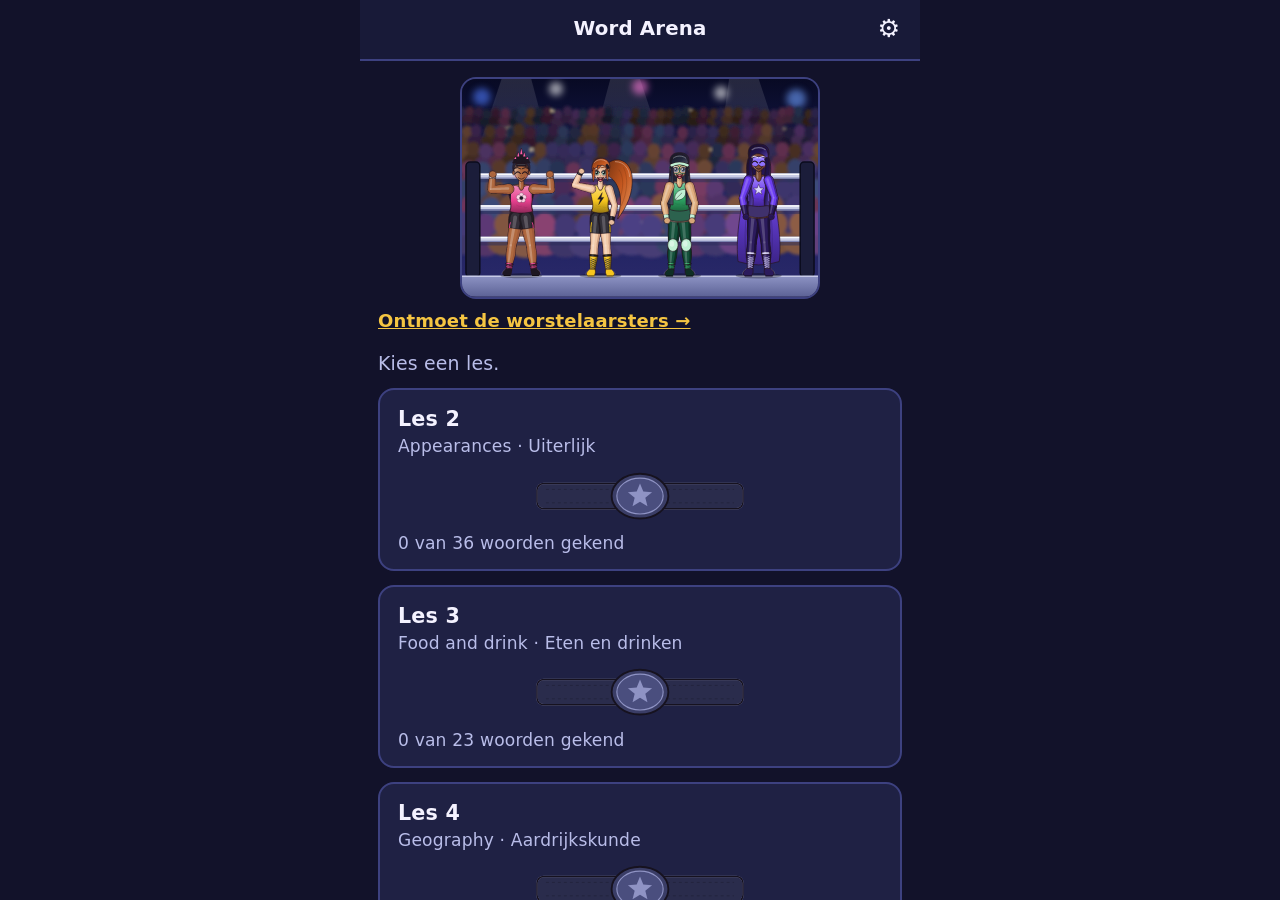
==== index.html @ c31f0e52 "Word Arena: Engelse woordjes leren in een worstel-arena Offline werkende webapp (PWA) met Les 2 t/m " ====
<!doctype html>
<html lang="nl">
<head>
  <meta charset="utf-8">
  <meta name="viewport" content="width=device-width, initial-scale=1, viewport-fit=cover">
  <meta name="theme-color" content="#181a38">
  <meta name="mobile-web-app-capable" content="yes">
  <meta name="apple-mobile-web-app-capable" content="yes">
  <title>Word Arena</title>
  <link rel="manifest" href="manifest.webmanifest">
  <link rel="icon" href="icons/icon.svg" type="image/svg+xml">
  <link rel="apple-touch-icon" href="icons/icon-192.png">
  <link rel="stylesheet" href="css/style.css">
</head>
<body>
  <div id="app" class="app"><p class="loading">Even laden…</p></div>
  <noscript><p style="padding:1rem">Deze app heeft JavaScript nodig.</p></noscript>
  <script type="module" src="js/app.js"></script>
</body>
</html>
---- css/style.css ----
/* Word Arena – rustige, voorspelbare stijl.
 * Geen animaties, geen felle kleuren voor fouten, grote knoppen die altijd op dezelfde plek staan. */

:root {
  --bg: #12122a;
  --bar: #181a38;
  --card: #1f2144;
  --card2: #292c5a;
  --line: #3d4180;
  --text: #f4f2ff;
  --muted: #b9bde9;
  --gold: #f5c542;
  --gold-text: #1b1530;
  --ok: #43d6a0;
  --ok-bg: #143a39;
  --miss: #eab34f;
  --miss-bg: #3a3118;
  --radius: 16px;
}

* { box-sizing: border-box; }
html { font-size: 18px; -webkit-text-size-adjust: 100%; }
html.big { font-size: 21px; }
body {
  margin: 0;
  background: var(--bg);
  color: var(--text);
  font-family: system-ui, -apple-system, "Segoe UI", Roboto, "Helvetica Neue", Arial, sans-serif;
  line-height: 1.45;
  letter-spacing: 0.01em;
  overscroll-behavior: none;
}
h1, h2, h3, p { margin: 0; }
button { font: inherit; color: inherit; }
a { color: inherit; }
:focus-visible { outline: 3px solid #fff; outline-offset: 2px; }
[lang="en"] { hyphens: none; }

/* ---------- vaste indeling: kop, inhoud, onderbalk ---------- */
.app {
  display: grid;
  grid-template-rows: auto 1fr auto;
  height: 100vh;
  height: 100dvh;
  max-width: 560px;
  margin: 0 auto;
  background: var(--bg);
}
.top {
  display: grid;
  grid-template-columns: 6rem 1fr 6rem;
  align-items: center;
  min-height: 3.4rem;
  padding: env(safe-area-inset-top) 0.5rem 0;
  background: var(--bar);
  border-bottom: 2px solid var(--line);
}
.top-title { font-size: 1.1rem; font-weight: 700; text-align: center; }
.nav {
  display: inline-flex; align-items: center; gap: 0.35rem;
  min-height: 2.9rem; padding: 0 0.6rem;
  text-decoration: none; font-weight: 600; font-size: 0.95rem;
  border-radius: 12px;
}
.nav.right { justify-content: flex-end; font-size: 1.4rem; }
.nav.ghost { visibility: hidden; }
.main { overflow-y: auto; padding: 0.9rem 1rem 1.1rem; }
.foot {
  min-height: 4.6rem;
  padding: 0.7rem 1rem calc(0.7rem + env(safe-area-inset-bottom));
  background: var(--bar);
  border-top: 2px solid var(--line);
}
.foot:empty { display: none; }
.foot-row { display: grid; grid-template-columns: 1fr 1.7fr; gap: 0.7rem; }
.foot-row.one { grid-template-columns: 1fr; }

/* ---------- knoppen ---------- */
.btn {
  display: flex; align-items: center; justify-content: center; gap: 0.5rem;
  width: 100%; min-height: 3.3rem; padding: 0.5rem 1rem;
  border: 2px solid var(--line); border-radius: 14px;
  background: var(--card2); color: var(--text);
  font-size: 1.05rem; font-weight: 700; text-decoration: none; cursor: pointer;
  transition: background-color .12s;
}
.btn:hover { background: #34387a; }
.btn.primary { background: var(--gold); border-color: var(--gold); color: var(--gold-text); }
.btn.primary:hover { background: #ffd35c; }
.btn:disabled { opacity: 0.5; cursor: default; }
.btn.small { min-height: 2.6rem; font-size: 0.95rem; width: auto; }
.link {
  background: none; border: 0; padding: 0.4rem 0; color: var(--gold);
  text-decoration: underline; cursor: pointer; font-size: 0.95rem;
}

/* ---------- plaatjes ---------- */
.pic {
  width: min(100%, 40vh);
  margin: 0 auto;
  border-radius: var(--radius); overflow: hidden;
  border: 2px solid var(--line);
  background: #191a36;
}
.pic svg { display: block; width: 100%; height: auto; }

/* ---------- home ---------- */
.hero { display: block; text-decoration: none; }
.lead { margin: 0.9rem 0 0.6rem; font-size: 1.05rem; color: var(--muted); }
.meet { display: inline-block; margin-top: 0.5rem; color: var(--gold); font-weight: 600; }
.lessons { list-style: none; margin: 0; padding: 0; display: grid; gap: 0.8rem; }
.lesson-card {
  display: block; padding: 0.9rem 1rem; text-decoration: none;
  background: var(--card); border: 2px solid var(--line); border-radius: var(--radius);
}
.lesson-card:hover { background: var(--card2); }
.lc-title { font-size: 1.15rem; font-weight: 700; }
.lc-sub { color: var(--muted); font-size: 0.95rem; }
.belt { margin: 0.4rem 0 0.1rem; }
.belt svg { display: block; width: 100%; height: auto; max-height: 6.2rem; }
.lesson-card { padding: 0.75rem 1rem; }
.lesson-card .belt { margin: 0.1rem 0 0; }
.lesson-card .belt svg { max-height: 3.9rem; margin: 0 auto; }
.meta { color: var(--muted); font-size: 0.95rem; }

/* ---------- les-scherm ---------- */
.mode {
  display: grid; grid-template-columns: 4.2rem 1fr; gap: 0.8rem; align-items: center;
  width: 100%; margin-top: 0.8rem; padding: 0.7rem 0.9rem; text-align: left; text-decoration: none;
  background: var(--card); border: 2px solid var(--line); border-radius: var(--radius); cursor: pointer;
}
.mode:hover { background: var(--card2); }
.mode .face { width: 4.2rem; height: 4.2rem; border-radius: 12px; background: #191a36; overflow: hidden; }
.mode .face svg { display: block; width: 100%; height: 100%; }
.mode strong { display: block; font-size: 1.15rem; }
.mode span { color: var(--muted); font-size: 0.95rem; }
.section-title { margin: 1.3rem 0 0.5rem; font-size: 1rem; font-weight: 700; color: var(--muted); }
.chips { display: grid; grid-template-columns: 1fr 1fr; gap: 0.6rem; }
.chip {
  min-height: 3rem; padding: 0.4rem 0.6rem; text-align: center; font-weight: 600; font-size: 0.95rem;
  background: var(--card); border: 2px solid var(--line); border-radius: 12px; cursor: pointer;
}
.chip[aria-pressed="true"] { background: var(--card2); border-color: var(--gold); box-shadow: inset 0 0 0 1px var(--gold); }
.chip.three { }
.chips.three { grid-template-columns: repeat(3, 1fr); }

/* ---------- voortgang in een match ---------- */
.prog { margin-bottom: 0.8rem; }
.prog-text { font-weight: 700; margin-bottom: 0.35rem; }
.segs { display: grid; grid-auto-flow: column; grid-auto-columns: 1fr; gap: 4px; }
.seg { height: 0.5rem; border-radius: 4px; background: var(--card2); }
.seg.done { background: var(--gold); }
.seg.now { background: #fff; }

/* ---------- kaartje en vraag ---------- */
.word-block { margin-top: 0.9rem; text-align: center; }
.small-label { color: var(--muted); font-size: 0.9rem; }
.big-word { font-size: 2rem; font-weight: 800; line-height: 1.2; margin: 0.15rem 0; overflow-wrap: anywhere; }
.big-word .speak { vertical-align: middle; margin-left: 0.3rem; }
.hint { margin-top: 0.7rem; color: var(--muted); }
.answer-word { font-size: 1.5rem; font-weight: 700; color: var(--gold); margin-top: 0.4rem; }
.speak {
  display: inline-flex; align-items: center; justify-content: center;
  width: 2.7rem; height: 2.7rem; padding: 0; vertical-align: middle;
  border: 2px solid var(--line); border-radius: 50%;
  background: var(--card2); color: var(--text); cursor: pointer;
}
.speak:hover { background: #34387a; }
.sentence { margin-top: 0.9rem; padding: 0.75rem 0.9rem; background: var(--card); border: 2px solid var(--line); border-radius: var(--radius); text-align: left; }
.sentence strong { color: var(--gold); }
.s-nl { margin-top: 0.4rem; color: var(--muted); }
.s-en .speak { width: 2.3rem; height: 2.3rem; margin-left: 0.3rem; }

.options { display: grid; gap: 0.6rem; margin-top: 0.9rem; }
.opt {
  display: flex; align-items: center; justify-content: space-between; gap: 0.6rem;
  width: 100%; min-height: 3.2rem; padding: 0.4rem 1rem; text-align: left;
  font-size: 1.15rem; font-weight: 600;
  background: var(--card); border: 2px solid var(--line); border-radius: 14px; cursor: pointer;
  transition: background-color .12s;
}
.opt:hover:not(:disabled) { background: var(--card2); }
.opt:disabled { cursor: default; }
.opt.ok { background: var(--ok-bg); border-color: var(--ok); }
.opt.miss { background: var(--miss-bg); border-color: var(--miss); }
.opt.dim { opacity: 0.7; color: var(--muted); }
.lesson-name { font-size: 1.2rem; margin-bottom: 0.2rem; }
.lesson-name span { color: var(--muted); font-weight: 500; font-size: 1rem; }
.opt .mark { font-weight: 800; color: var(--ok); }

.fb { margin-top: 0.9rem; padding: 0.7rem 0.9rem; border-radius: var(--radius); font-weight: 600; }
.fb.ok { background: var(--ok-bg); border: 2px solid var(--ok); }
.fb.miss { background: var(--miss-bg); border: 2px solid var(--miss); }
.fb .pair { display: block; margin-top: 0.2rem; font-size: 1.15rem; }
.fb .pair strong { color: var(--gold); }

/* ---------- resultaat ---------- */
.result { text-align: center; }
.result .fig { width: min(60%, 14rem); margin: 0 auto; }
.result .fig svg { display: block; width: 100%; height: auto; }
.result h2 { font-size: 1.8rem; margin-top: 0.3rem; }
.result .sub { color: var(--muted); font-size: 1.1rem; margin-top: 0.2rem; }
.result .belt { max-width: 20rem; margin: 0.8rem auto 0; }
.review { margin: 1.1rem 0 0; padding: 0; list-style: none; text-align: left; display: grid; gap: 0.5rem; }
.review li { display: flex; justify-content: space-between; align-items: center; gap: 0.6rem; padding: 0.5rem 0.8rem; background: var(--card); border: 2px solid var(--line); border-radius: 12px; }
.review .w { font-weight: 700; }
.review .t { color: var(--muted); }

/* ---------- instellingen en personages ---------- */
.set-row { display: flex; align-items: center; justify-content: space-between; gap: 1rem; padding: 0.8rem 0.9rem; margin-top: 0.6rem; background: var(--card); border: 2px solid var(--line); border-radius: var(--radius); }
.set-row p { color: var(--muted); font-size: 0.9rem; }
.set-row strong { display: block; }
.switch {
  position: relative; flex: none; width: 3.6rem; height: 2.1rem; padding: 0;
  border-radius: 1.05rem; border: 2px solid var(--line); background: #11122a; cursor: pointer;
}
.switch::after { content: ""; position: absolute; top: 0.15rem; left: 0.18rem; width: 1.5rem; height: 1.5rem; border-radius: 50%; background: var(--muted); }
.switch[aria-checked="true"] { background: var(--ok-bg); border-color: var(--ok); }
.switch[aria-checked="true"]::after { left: auto; right: 0.18rem; background: var(--ok); }
.note { margin-top: 1.2rem; color: var(--muted); font-size: 0.9rem; }
.confirm { margin-top: 0.6rem; padding: 0.8rem 0.9rem; border: 2px solid var(--miss); background: var(--miss-bg); border-radius: var(--radius); }
.confirm .chips { margin-top: 0.6rem; }

.wcard { margin-top: 0.9rem; display: grid; grid-template-columns: 6.5rem 1fr; gap: 0.9rem; align-items: center; padding: 0.7rem; background: var(--card); border: 2px solid var(--line); border-radius: var(--radius); }
.wcard .fig { background: #191a36; border-radius: 12px; }
.wcard .fig svg { display: block; width: 100%; height: auto; }
.wcard h2 { font-size: 1.15rem; }
.wcard .t { font-weight: 600; margin-bottom: 0.2rem; }
.wcard p { color: var(--muted); font-size: 0.95rem; }
.dot { display: inline-block; width: 0.8rem; height: 0.8rem; border-radius: 50%; margin-right: 0.4rem; vertical-align: -0.05rem; border: 2px solid var(--text); }

.loading { padding: 3rem 1rem; text-align: center; color: var(--muted); }

/* kleine schermen: alles compacter, zodat alle 4 antwoorden in beeld blijven */
@media (max-height: 720px) {
  .main { padding-top: 0.6rem; }
  .top { min-height: 3rem; }
  .foot { min-height: 4.2rem; padding-top: 0.55rem; padding-bottom: calc(0.55rem + env(safe-area-inset-bottom)); }
  .btn { min-height: 3rem; }
  .pic { width: min(100%, 34vh); }
  .prog { margin-bottom: 0.5rem; }
  .prog-text { font-size: 0.9rem; margin-bottom: 0.25rem; }
  .word-block { margin-top: 0.5rem; }
  .big-word { font-size: 1.7rem; }
  .options { margin-top: 0.5rem; gap: 0.45rem; }
  .opt { min-height: 2.85rem; font-size: 1.1rem; }
  .hint { margin-top: 0.4rem; }
}

/* beweging: er is bijna niets dat beweegt, en bij "minder beweging" helemaal niets */
@media (prefers-reduced-motion: reduce) {
  *, *::before, *::after { transition: none !important; animation: none !important; scroll-behavior: auto !important; }
}
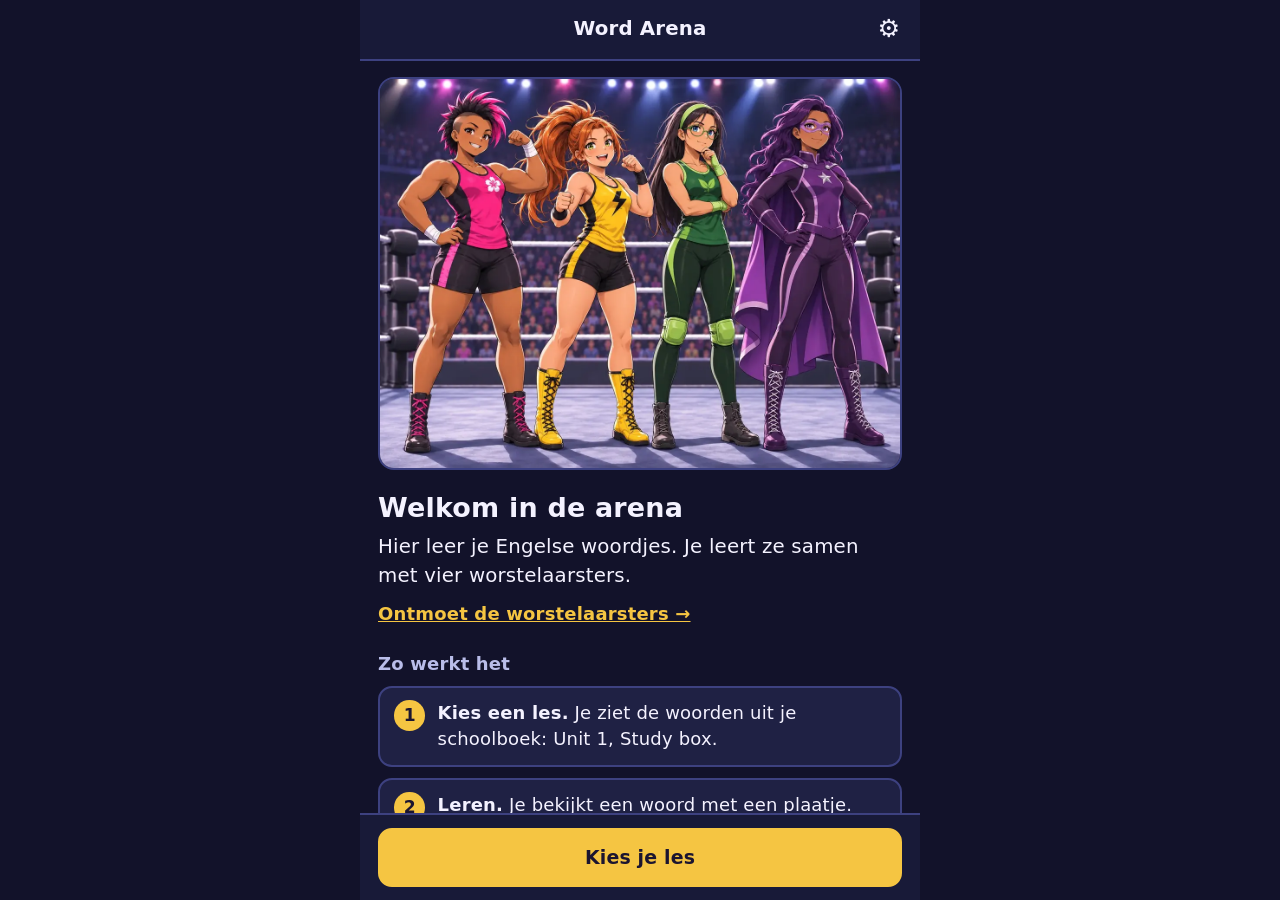
==== commit b3f0e7b4: "Typmatch: het Engelse woord zelf intypen - Nieuwe oefening: je ziet het Nederlandse woord en typt he" ====
--- a/index.html
+++ b/index.html
@@ -2,7 +2,7 @@
 <html lang="nl">
 <head>
   <meta charset="utf-8">
-  <meta name="viewport" content="width=device-width, initial-scale=1, viewport-fit=cover">
+  <meta name="viewport" content="width=device-width, initial-scale=1, viewport-fit=cover, interactive-widget=resizes-content">
   <meta name="theme-color" content="#181a38">
   <meta name="mobile-web-app-capable" content="yes">
   <meta name="apple-mobile-web-app-capable" content="yes">
--- a/css/style.css
+++ b/css/style.css
@@ -74,6 +74,9 @@
 .foot:empty { display: none; }
 .foot-row { display: grid; grid-template-columns: 1fr 1.7fr; gap: 0.7rem; }
 .foot-row.one { grid-template-columns: 1fr; }
+.foot-row.eq { grid-template-columns: 1fr 1fr; }
+.foot-row.eq .btn { padding-left: 0.5rem; padding-right: 0.5rem; }
+.foot-row.eq .btn:not(.primary) { font-size: 0.92rem; }
 
 /* ---------- knoppen ---------- */
 .btn {
@@ -104,10 +107,26 @@
 }
 .pic svg { display: block; width: 100%; height: auto; }
 
-/* ---------- home ---------- */
-.hero { display: block; text-decoration: none; }
+/* ---------- opening ---------- */
+.hero-photo { display: block; width: 100%; height: auto; aspect-ratio: 4 / 3; object-fit: cover; border-radius: var(--radius); border: 2px solid var(--line); background: #191a36; }
+.welcome { font-size: 1.5rem; margin: 1rem 0 0.3rem; }
+.lead2 { font-size: 1.1rem; }
 .lead { margin: 0.9rem 0 0.6rem; font-size: 1.05rem; color: var(--muted); }
-.meet { display: inline-block; margin-top: 0.5rem; color: var(--gold); font-weight: 600; }
+.meet { display: inline-block; margin-top: 0.6rem; color: var(--gold); font-weight: 600; }
+.steps { margin: 0; padding: 0; list-style: none; counter-reset: stap; display: grid; gap: 0.6rem; }
+.steps li { position: relative; padding: 0.7rem 0.9rem 0.7rem 3.2rem; background: var(--card); border: 2px solid var(--line); border-radius: 14px; counter-increment: stap; }
+.steps li::before {
+  content: counter(stap); position: absolute; left: 0.8rem; top: 0.7rem; width: 1.7rem; height: 1.7rem; border-radius: 50%;
+  display: flex; align-items: center; justify-content: center; background: var(--gold); color: var(--gold-text); font-weight: 800; font-size: 0.95rem;
+}
+.notes { margin: 0; padding-left: 1.3rem; display: grid; gap: 0.4rem; }
+.notes li::marker { color: var(--gold); }
+
+/* pasfoto's */
+.pas-wrap { flex: none; display: block; width: 4.4rem; height: 4.4rem; border-radius: 14px; border: 3px solid var(--c, var(--line)); overflow: hidden; background: #191a36; }
+.pas-wrap img, .pas-wrap .fbpas { display: block; width: 100%; height: 100%; object-fit: cover; }
+.fbpas svg { display: block; width: 100%; height: 100%; }
+.lc-row { display: flex; align-items: center; gap: 0.8rem; margin-bottom: 0.3rem; }
 .lessons { list-style: none; margin: 0; padding: 0; display: grid; gap: 0.8rem; }
 .lesson-card {
   display: block; padding: 0.9rem 1rem; text-decoration: none;
@@ -125,7 +144,7 @@
 
 /* ---------- les-scherm ---------- */
 .mode {
-  display: grid; grid-template-columns: 4.2rem 1fr; gap: 0.8rem; align-items: center;
+  display: grid; grid-template-columns: 4.4rem 1fr; gap: 0.8rem; align-items: center;
   width: 100%; margin-top: 0.8rem; padding: 0.7rem 0.9rem; text-align: left; text-decoration: none;
   background: var(--card); border: 2px solid var(--line); border-radius: var(--radius); cursor: pointer;
 }
@@ -188,6 +207,25 @@
 .lesson-name span { color: var(--muted); font-weight: 500; font-size: 1rem; }
 .opt .mark { font-weight: 800; color: var(--ok); }
 
+/* typmatch */
+.sr-only { position: absolute; width: 1px; height: 1px; overflow: hidden; clip: rect(0 0 0 0); white-space: nowrap; }
+.answer-input {
+  display: block; width: 100%; margin-top: 0.9rem; padding: 0.7rem 1rem;
+  font: inherit; font-size: 1.5rem; font-weight: 700; text-align: center; color: var(--text);
+  background: var(--card); border: 2px solid var(--line); border-radius: 14px;
+}
+.answer-input::placeholder { color: var(--muted); font-weight: 500; }
+.answer-input:focus-visible { outline: 3px solid var(--gold); outline-offset: 2px; border-color: var(--gold); }
+.answer-input.ok { background: var(--ok-bg); border-color: var(--ok); }
+.answer-input.miss { background: var(--miss-bg); border-color: var(--miss); }
+.letters { margin: 0.4rem 0 0; text-align: center; color: var(--muted); font-size: 0.95rem; }
+.fb.near { background: #302b10; border: 2px solid var(--gold); }
+.diff { display: block; margin-top: 0.35rem; font-size: 1.15rem; font-weight: 700; }
+.diff .dl { display: inline-block; min-width: 6.4rem; color: var(--muted); font-size: 0.9rem; font-weight: 500; }
+.diff mark { background: rgba(245, 197, 66, 0.28); color: var(--gold); border-radius: 3px; padding: 0 1px; text-decoration: underline; }
+.fb .try { display: block; margin-top: 0.5rem; color: var(--muted); font-weight: 500; }
+@media (max-height: 560px) { .typing-pic { display: none; } }   /* toetsenbord open op een klein scherm: ruimte voor het invoerveld */
+
 .fb { margin-top: 0.9rem; padding: 0.7rem 0.9rem; border-radius: var(--radius); font-weight: 600; }
 .fb.ok { background: var(--ok-bg); border: 2px solid var(--ok); }
 .fb.miss { background: var(--miss-bg); border: 2px solid var(--miss); }
@@ -227,6 +265,10 @@
 .wcard h2 { font-size: 1.15rem; }
 .wcard .t { font-weight: 600; margin-bottom: 0.2rem; }
 .wcard p { color: var(--muted); font-size: 0.95rem; }
+/* kaart met een eigen plaatje: groot plaatje bovenaan, tekst eronder */
+.wcard.big { grid-template-columns: 1fr; gap: 0.7rem; padding: 0.6rem; }
+.wcard.big .fig { background: none; }
+.wcard.big .wimg { display: block; width: 100%; height: auto; max-height: 68vh; object-fit: cover; object-position: top; border-radius: 12px; }
 .dot { display: inline-block; width: 0.8rem; height: 0.8rem; border-radius: 50%; margin-right: 0.4rem; vertical-align: -0.05rem; border: 2px solid var(--text); }
 
 .loading { padding: 3rem 1rem; text-align: center; color: var(--muted); }
